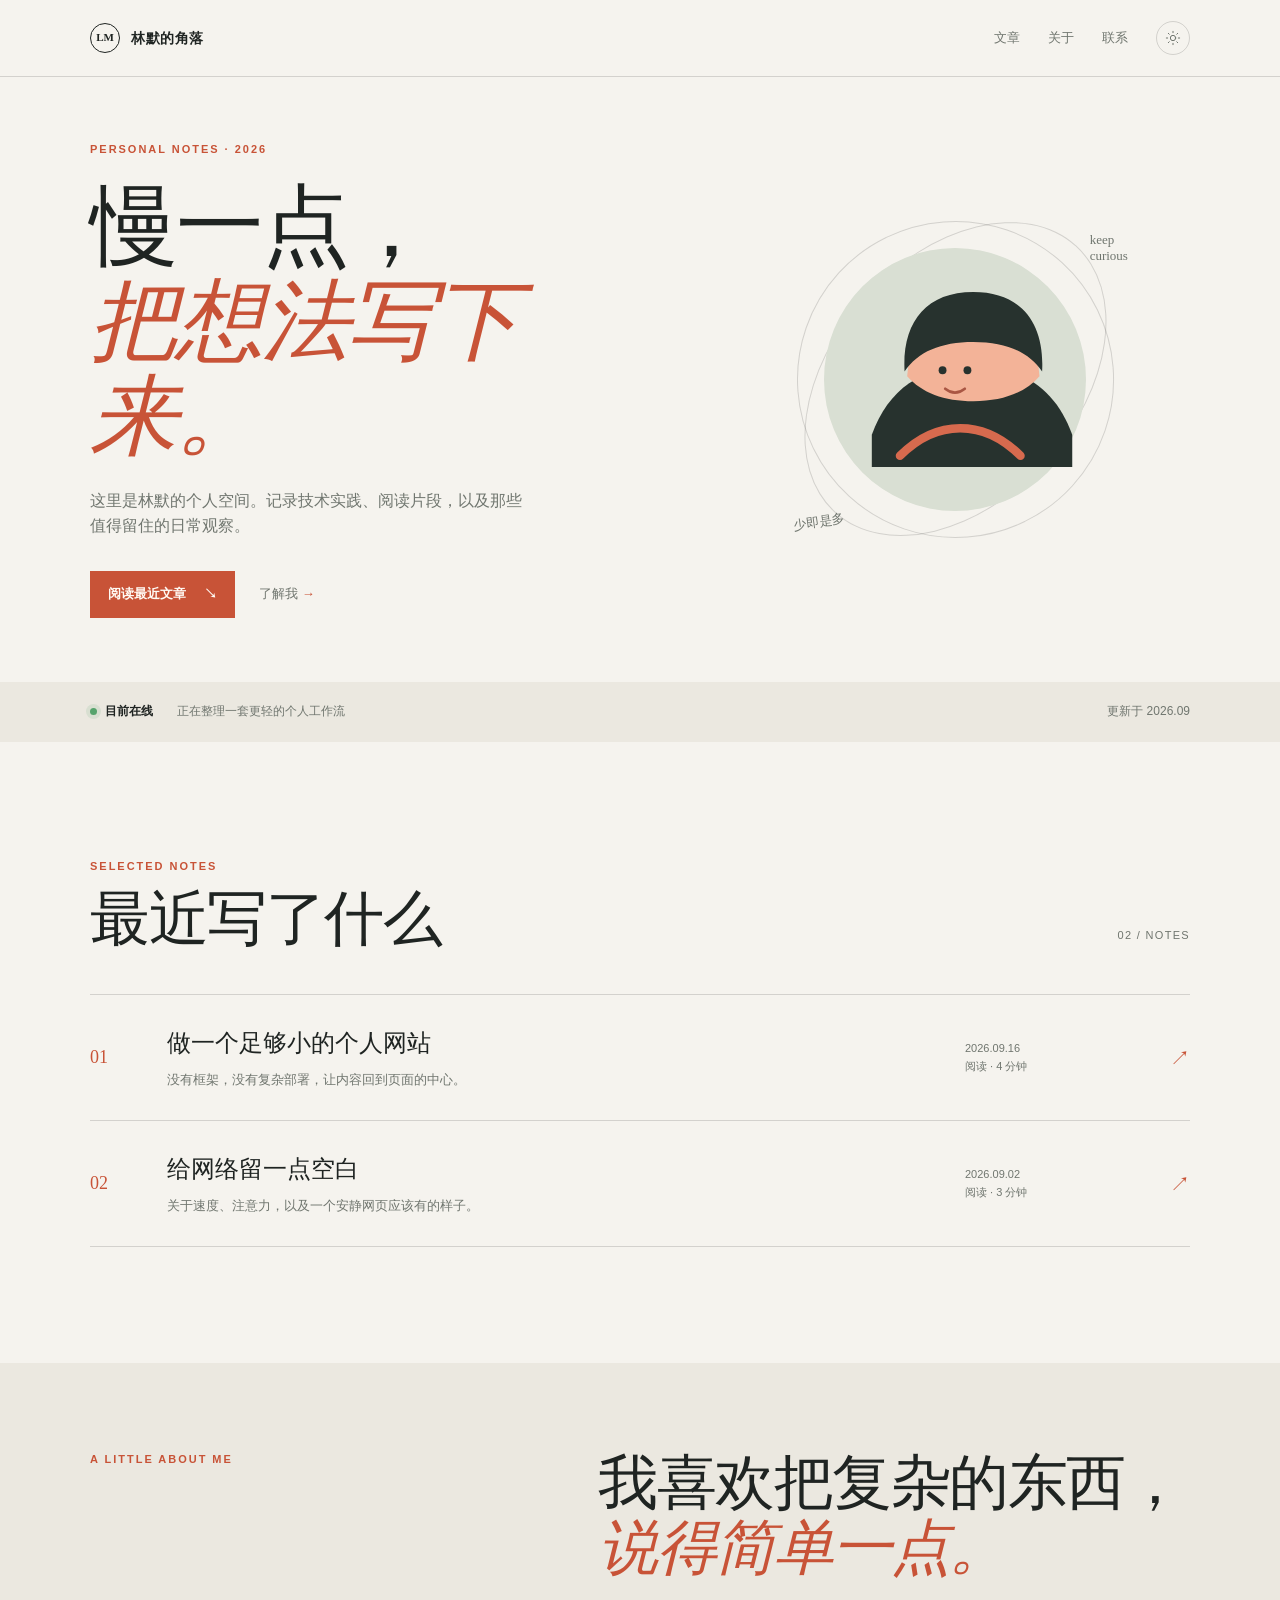
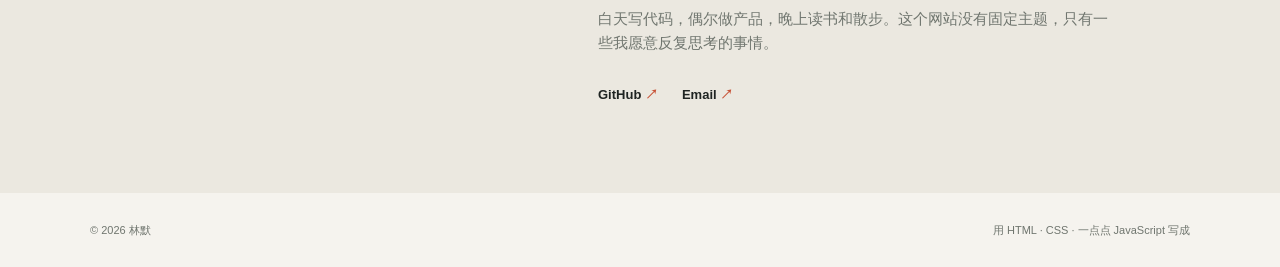
==== index.html @ 86c43ba4 "Add lightweight static site" ====
<!doctype html>
<html lang="zh-CN">
  <head>
    <meta charset="utf-8" />
    <meta name="viewport" content="width=device-width, initial-scale=1" />
    <meta name="description" content="一个记录想法、技术和日常观察的个人空间。" />
    <meta name="theme-color" content="#f5f3ee" />
    <title>林默 | 记录一点想法</title>
    <link rel="icon" href="assets/avatar.svg" type="image/svg+xml" />
    <link rel="stylesheet" href="styles.css" />
    <script src="script.js" defer></script>
  </head>
  <body>
    <header class="site-header">
      <div class="container nav-wrap">
        <a class="brand" href="./" aria-label="返回首页">
          <span class="brand-mark">LM</span>
          <span>林默的角落</span>
        </a>
        <nav class="site-nav" aria-label="主导航">
          <a href="#notes">文章</a>
          <a href="#about">关于</a>
          <a href="mailto:hello@example.com">联系</a>
          <button class="icon-button" type="button" data-theme-toggle aria-label="切换主题" title="切换主题">
            <svg class="icon icon-sun" viewBox="0 0 24 24" aria-hidden="true">
              <circle cx="12" cy="12" r="4"></circle>
              <path d="M12 2v2M12 20v2M4.93 4.93l1.41 1.41M17.66 17.66l1.41 1.41M2 12h2M20 12h2M4.93 19.07l1.41-1.41M17.66 6.34l1.41-1.41"></path>
            </svg>
            <svg class="icon icon-moon" viewBox="0 0 24 24" aria-hidden="true">
              <path d="M21 12.8A8.5 8.5 0 1 1 11.2 3 6.6 6.6 0 0 0 21 12.8Z"></path>
            </svg>
          </button>
        </nav>
      </div>
    </header>

    <main>
      <section class="hero container">
        <div class="hero-copy">
          <p class="eyebrow">PERSONAL NOTES · 2026</p>
          <h1>慢一点，<br /><em>把想法写下来。</em></h1>
          <p class="intro">
            这里是林默的个人空间。记录技术实践、阅读片段，以及那些值得留住的日常观察。
          </p>
          <div class="hero-actions">
            <a class="button button-primary" href="#notes">
              阅读最近文章
              <span aria-hidden="true">↘</span>
            </a>
            <a class="text-link" href="#about">了解我 <span aria-hidden="true">→</span></a>
          </div>
        </div>
        <div class="hero-art" aria-label="个人头像插画">
          <div class="orbit orbit-one"></div>
          <div class="orbit orbit-two"></div>
          <img src="assets/avatar.svg" alt="林默的抽象头像" />
          <span class="art-note note-top">keep<br />curious</span>
          <span class="art-note note-bottom">少即是多</span>
        </div>
      </section>

      <section class="signal-bar" aria-label="个人状态">
        <div class="container signal-grid">
          <span class="signal-label"><i></i> 目前在线</span>
          <span>正在整理一套更轻的个人工作流</span>
          <span class="signal-date">更新于 2026.09</span>
        </div>
      </section>

      <section class="section container" id="notes">
        <div class="section-heading">
          <div>
            <p class="eyebrow">SELECTED NOTES</p>
            <h2>最近写了什么</h2>
          </div>
          <span class="section-count">02 / NOTES</span>
        </div>

        <div class="post-list">
          <a class="post-row" href="posts/building-a-small-site.html">
            <div class="post-number">01</div>
            <div class="post-main">
              <h3>做一个足够小的个人网站</h3>
              <p>没有框架，没有复杂部署，让内容回到页面的中心。</p>
            </div>
            <div class="post-meta">
              <span>2026.09.16</span>
              <span>阅读 · 4 分钟</span>
            </div>
            <span class="post-arrow" aria-hidden="true">↗</span>
          </a>
          <a class="post-row" href="posts/slow-web.html">
            <div class="post-number">02</div>
            <div class="post-main">
              <h3>给网络留一点空白</h3>
              <p>关于速度、注意力，以及一个安静网页应该有的样子。</p>
            </div>
            <div class="post-meta">
              <span>2026.09.02</span>
              <span>阅读 · 3 分钟</span>
            </div>
            <span class="post-arrow" aria-hidden="true">↗</span>
          </a>
        </div>
      </section>

      <section class="about-band" id="about">
        <div class="container about-grid">
          <p class="eyebrow">A LITTLE ABOUT ME</p>
          <div>
            <h2>我喜欢把复杂的东西，<br /><em>说得简单一点。</em></h2>
            <p class="about-copy">
              白天写代码，偶尔做产品，晚上读书和散步。这个网站没有固定主题，只有一些我愿意反复思考的事情。
            </p>
            <div class="social-links">
              <a href="https://github.com/" rel="noreferrer">GitHub <span>↗</span></a>
              <a href="mailto:hello@example.com">Email <span>↗</span></a>
            </div>
          </div>
        </div>
      </section>
    </main>

    <footer class="site-footer">
      <div class="container footer-wrap">
        <span>© <span data-year>2026</span> 林默</span>
        <span>用 HTML · CSS · 一点点 JavaScript 写成</span>
      </div>
    </footer>
  </body>
</html>
---- styles.css ----
:root {
  color-scheme: light;
  --paper: #f5f3ee;
  --paper-deep: #ebe8e0;
  --ink: #1f2422;
  --muted: #70766f;
  --line: rgba(31, 36, 34, 0.16);
  --accent: #c85337;
  --accent-dark: #a9442e;
  --serif: Georgia, "Times New Roman", serif;
  --sans: "Segoe UI", "Microsoft YaHei", Arial, sans-serif;
}

[data-theme="dark"] {
  color-scheme: dark;
  --paper: #1d211f;
  --paper-deep: #262b28;
  --ink: #edf0e9;
  --muted: #a3aaa1;
  --line: rgba(237, 240, 233, 0.18);
  --accent: #ed8b6d;
  --accent-dark: #ffad92;
}

* {
  box-sizing: border-box;
}

html {
  scroll-behavior: smooth;
}

body {
  margin: 0;
  background: var(--paper);
  color: var(--ink);
  font-family: var(--sans);
  line-height: 1.6;
  transition: background-color 180ms ease, color 180ms ease;
}

a {
  color: inherit;
  text-decoration: none;
}

button {
  color: inherit;
  font: inherit;
}

.container {
  width: min(1100px, calc(100% - 48px));
  margin: 0 auto;
}

.site-header {
  border-bottom: 1px solid var(--line);
}

.nav-wrap,
.footer-wrap {
  display: flex;
  align-items: center;
  justify-content: space-between;
  min-height: 76px;
}

.brand {
  display: inline-flex;
  align-items: center;
  gap: 11px;
  font-size: 14px;
  font-weight: 700;
  letter-spacing: 0.04em;
}

.brand-mark {
  display: grid;
  width: 30px;
  height: 30px;
  place-items: center;
  border: 1px solid var(--ink);
  border-radius: 50%;
  font-family: var(--serif);
  font-size: 11px;
  letter-spacing: 0;
}

.site-nav {
  display: flex;
  align-items: center;
  gap: 28px;
  color: var(--muted);
  font-size: 13px;
}

.site-nav a {
  transition: color 160ms ease;
}

.site-nav a:hover,
.text-link:hover,
.social-links a:hover {
  color: var(--accent);
}

.icon-button {
  display: grid;
  width: 34px;
  height: 34px;
  padding: 0;
  place-items: center;
  border: 1px solid var(--line);
  border-radius: 50%;
  background: transparent;
  cursor: pointer;
  transition: border-color 160ms ease, color 160ms ease;
}

.icon-button:hover {
  border-color: var(--accent);
  color: var(--accent);
}

.icon {
  width: 16px;
  height: 16px;
  fill: none;
  stroke: currentColor;
  stroke-linecap: round;
  stroke-linejoin: round;
  stroke-width: 1.5;
}

.icon-moon {
  display: none;
}

[data-theme="dark"] .icon-sun {
  display: none;
}

[data-theme="dark"] .icon-moon {
  display: block;
}

.hero {
  display: grid;
  min-height: 560px;
  grid-template-columns: 1.1fr 0.9fr;
  align-items: center;
  gap: 56px;
  padding-top: 64px;
  padding-bottom: 64px;
}

.eyebrow {
  margin: 0 0 20px;
  color: var(--accent);
  font-size: 11px;
  font-weight: 700;
  letter-spacing: 0.18em;
}

h1,
h2,
h3,
p {
  margin-top: 0;
}

h1,
h2 {
  margin-bottom: 24px;
  font-family: var(--serif);
  font-weight: 400;
  letter-spacing: -0.025em;
  line-height: 1.08;
}

h1 {
  max-width: 650px;
  font-size: clamp(52px, 7vw, 88px);
}

h1 em,
h2 em {
  color: var(--accent);
  font-style: italic;
}

.intro {
  max-width: 440px;
  margin-bottom: 32px;
  color: var(--muted);
  font-size: 16px;
}

.hero-actions {
  display: flex;
  align-items: center;
  gap: 24px;
}

.button {
  display: inline-flex;
  align-items: center;
  gap: 18px;
  padding: 13px 18px;
  font-size: 13px;
  font-weight: 700;
}

.button-primary {
  background: var(--accent);
  color: #fffaf4;
  transition: background-color 160ms ease, transform 160ms ease;
}

.button-primary:hover {
  background: var(--accent-dark);
  transform: translateY(-2px);
}

.text-link {
  color: var(--muted);
  font-size: 13px;
  transition: color 160ms ease;
}

.text-link span,
.social-links span {
  color: var(--accent);
}

.hero-art {
  position: relative;
  display: grid;
  width: min(100%, 360px);
  aspect-ratio: 1;
  margin: 0 auto;
  place-items: center;
}

.hero-art img {
  position: relative;
  z-index: 1;
  width: 73%;
  height: 73%;
  object-fit: contain;
}

.orbit {
  position: absolute;
  border: 1px solid var(--line);
  border-radius: 50%;
}

.orbit-one {
  width: 88%;
  height: 88%;
  transform: rotate(-26deg);
}

.orbit-two {
  width: 68%;
  height: 100%;
  transform: rotate(42deg);
}

.art-note {
  position: absolute;
  z-index: 2;
  color: var(--muted);
  font-family: var(--serif);
  font-size: 13px;
  line-height: 1.25;
}

.note-top {
  top: 9%;
  right: 2%;
  text-align: left;
}

.note-bottom {
  bottom: 8%;
  left: 5%;
  transform: rotate(-8deg);
}

.signal-bar {
  background: var(--paper-deep);
}

.signal-grid {
  display: grid;
  grid-template-columns: auto 1fr auto;
  align-items: center;
  gap: 24px;
  min-height: 60px;
  color: var(--muted);
  font-size: 12px;
}

.signal-label {
  display: inline-flex;
  align-items: center;
  gap: 8px;
  color: var(--ink);
  font-weight: 700;
}

.signal-label i {
  width: 7px;
  height: 7px;
  border-radius: 50%;
  background: #56a36c;
  box-shadow: 0 0 0 4px rgba(86, 163, 108, 0.13);
}

.signal-date {
  font-variant-numeric: tabular-nums;
}

.section {
  padding-top: 116px;
  padding-bottom: 116px;
}

.section-heading {
  display: flex;
  align-items: end;
  justify-content: space-between;
  gap: 24px;
  margin-bottom: 42px;
}

.section-heading .eyebrow {
  margin-bottom: 12px;
}

h2 {
  margin-bottom: 0;
  font-size: clamp(38px, 5vw, 60px);
}

.section-count {
  padding-bottom: 7px;
  color: var(--muted);
  font-size: 11px;
  letter-spacing: 0.12em;
}

.post-list {
  border-top: 1px solid var(--line);
}

.post-row {
  display: grid;
  grid-template-columns: 55px 1fr 175px 28px;
  align-items: center;
  gap: 22px;
  min-height: 126px;
  border-bottom: 1px solid var(--line);
  transition: padding 180ms ease, background-color 180ms ease;
}

.post-row:hover {
  padding-right: 8px;
  padding-left: 8px;
  background: var(--paper-deep);
}

.post-number {
  color: var(--accent);
  font-family: var(--serif);
  font-size: 18px;
}

.post-main h3 {
  margin-bottom: 7px;
  font-family: var(--serif);
  font-size: 24px;
  font-weight: 400;
}

.post-main p,
.post-meta {
  margin-bottom: 0;
  color: var(--muted);
  font-size: 13px;
}

.post-meta {
  display: grid;
  gap: 3px;
  font-size: 11px;
  line-height: 1.4;
}

.post-arrow {
  color: var(--accent);
  font-size: 20px;
  text-align: right;
}

.about-band {
  padding: 88px 0;
  background: var(--paper-deep);
}

.about-grid {
  display: grid;
  grid-template-columns: 0.75fr 1fr;
  gap: 64px;
}

.about-grid h2 {
  margin-bottom: 26px;
}

.about-copy {
  max-width: 520px;
  margin-bottom: 30px;
  color: var(--muted);
  font-size: 15px;
}

.social-links {
  display: flex;
  gap: 24px;
  font-size: 13px;
  font-weight: 700;
}

.social-links a {
  transition: color 160ms ease;
}

.article {
  padding-top: 64px;
  padding-bottom: 112px;
}

.back-link {
  display: inline-block;
  margin-bottom: 74px;
  color: var(--muted);
  font-size: 13px;
  transition: color 160ms ease;
}

.back-link:hover {
  color: var(--accent);
}

.article-heading {
  max-width: 760px;
  padding-bottom: 64px;
  border-bottom: 1px solid var(--line);
}

.article-heading .eyebrow {
  margin-bottom: 24px;
}

.article-heading h1 {
  margin-bottom: 28px;
}

.article-lead {
  max-width: 560px;
  margin-bottom: 0;
  color: var(--muted);
  font-size: 17px;
}

.article-body {
  max-width: 680px;
  padding-top: 54px;
  font-family: var(--serif);
  font-size: 18px;
  line-height: 1.95;
}

.article-body h2 {
  margin-top: 54px;
  margin-bottom: 18px;
  font-size: 34px;
}

.article-body p {
  margin-bottom: 24px;
}

.article-body blockquote {
  margin: 42px 0;
  padding: 4px 0 4px 24px;
  border-left: 2px solid var(--accent);
  color: var(--accent);
  font-size: 26px;
  font-style: italic;
  line-height: 1.35;
}

.article-body code {
  padding: 2px 5px;
  background: var(--paper-deep);
  font-family: Consolas, monospace;
  font-size: 0.8em;
}

.not-found {
  min-height: 100vh;
  padding-top: 18vh;
}

.not-found h1 {
  margin-bottom: 34px;
}

.site-footer {
  color: var(--muted);
  font-size: 11px;
}

.footer-wrap {
  min-height: 74px;
}

@media (max-width: 700px) {
  .container {
    width: min(100% - 36px, 540px);
  }

  .nav-wrap {
    min-height: 68px;
  }

  .site-nav {
    gap: 16px;
  }

  .site-nav a:nth-child(2) {
    display: none;
  }

  .hero {
    display: block;
    min-height: 0;
    padding-top: 72px;
    padding-bottom: 54px;
  }

  h1 {
    font-size: clamp(48px, 15vw, 72px);
  }

  .hero-art {
    width: min(100%, 300px);
    margin-top: 58px;
  }

  .signal-grid {
    grid-template-columns: 1fr auto;
    gap: 6px 16px;
    padding-top: 14px;
    padding-bottom: 14px;
  }

  .signal-grid > :nth-child(2) {
    grid-column: 1 / -1;
    grid-row: 2;
  }

  .section {
    padding-top: 80px;
    padding-bottom: 80px;
  }

  .article {
    padding-top: 42px;
    padding-bottom: 76px;
  }

  .back-link {
    margin-bottom: 52px;
  }

  .article-heading {
    padding-bottom: 42px;
  }

  .article-body {
    padding-top: 38px;
    font-size: 17px;
  }

  .section-heading {
    align-items: start;
    display: block;
    margin-bottom: 28px;
  }

  .section-count {
    display: block;
    margin-top: 16px;
  }

  .post-row {
    grid-template-columns: 32px 1fr 20px;
    gap: 12px;
    min-height: 132px;
  }

  .post-meta {
    grid-column: 2;
    grid-row: 2;
    display: block;
  }

  .post-meta span + span {
    margin-left: 10px;
  }

  .post-arrow {
    grid-column: 3;
    grid-row: 1 / span 2;
  }

  .post-main h3 {
    font-size: 20px;
  }

  .post-main p {
    font-size: 12px;
  }

  .about-band {
    padding: 68px 0;
  }

  .about-grid {
    display: block;
  }

  .about-grid .eyebrow {
    margin-bottom: 36px;
  }

  .footer-wrap {
    display: block;
    padding-top: 22px;
    padding-bottom: 22px;
  }

  .footer-wrap span + span {
    display: block;
    margin-top: 5px;
  }
}
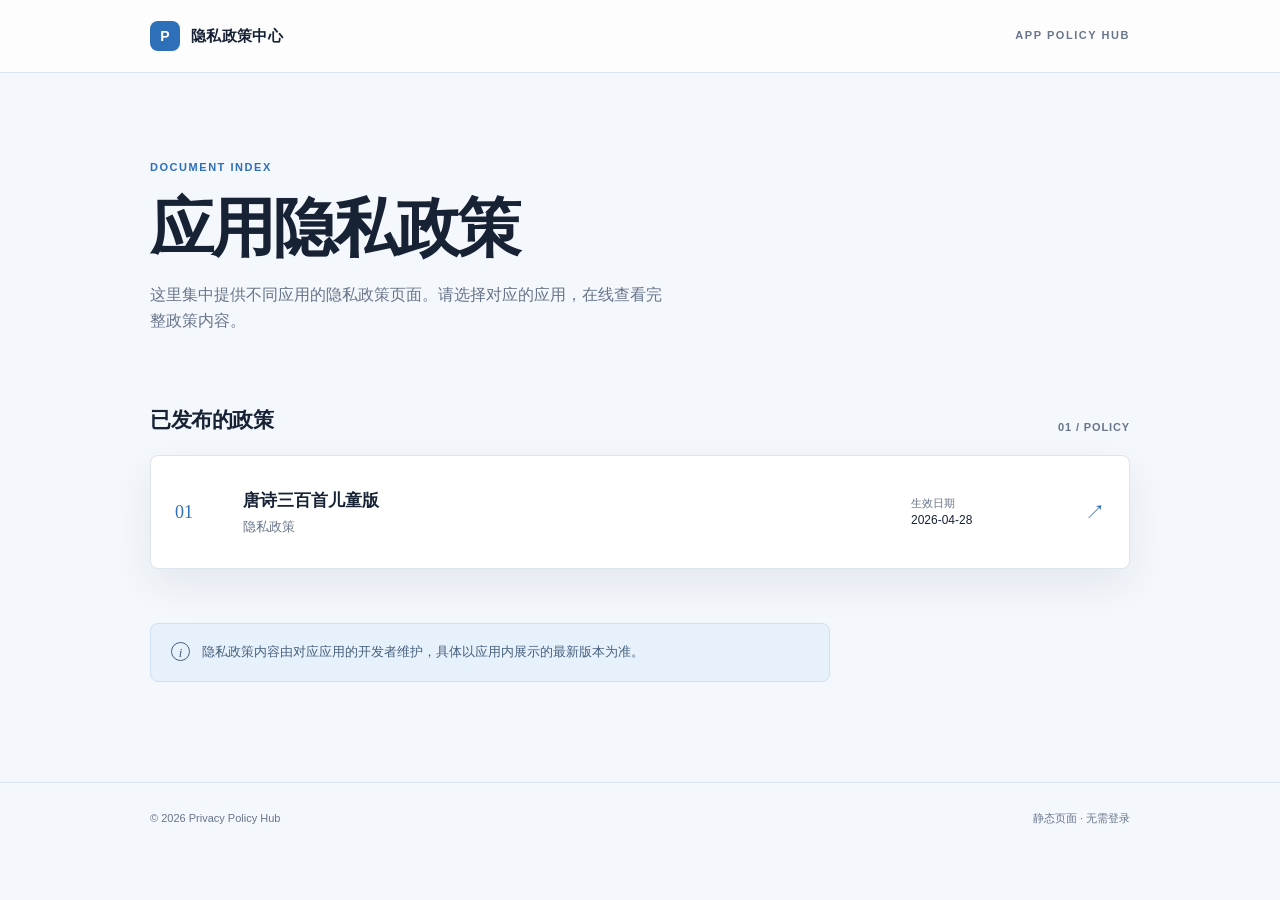
==== commit 5a9fedbe: "完善ts300" ====
--- a/index.html
+++ b/index.html
@@ -3,129 +3,71 @@
   <head>
     <meta charset="utf-8" />
     <meta name="viewport" content="width=device-width, initial-scale=1" />
-    <meta name="description" content="一个记录想法、技术和日常观察的个人空间。" />
-    <meta name="theme-color" content="#f5f3ee" />
-    <title>林默 | 记录一点想法</title>
-    <link rel="icon" href="assets/avatar.svg" type="image/svg+xml" />
+    <meta
+      name="description"
+      content="应用隐私政策中心，提供不同应用的隐私政策在线查看入口。"
+    />
+    <meta name="theme-color" content="#f4f7fb" />
+    <title>隐私政策中心</title>
     <link rel="stylesheet" href="styles.css" />
-    <script src="script.js" defer></script>
   </head>
   <body>
     <header class="site-header">
-      <div class="container nav-wrap">
-        <a class="brand" href="./" aria-label="返回首页">
-          <span class="brand-mark">LM</span>
-          <span>林默的角落</span>
+      <div class="container header-inner">
+        <a class="brand" href="./" aria-label="隐私政策中心首页">
+          <span class="brand-mark" aria-hidden="true">P</span>
+          <span>隐私政策中心</span>
         </a>
-        <nav class="site-nav" aria-label="主导航">
-          <a href="#notes">文章</a>
-          <a href="#about">关于</a>
-          <a href="mailto:hello@example.com">联系</a>
-          <button class="icon-button" type="button" data-theme-toggle aria-label="切换主题" title="切换主题">
-            <svg class="icon icon-sun" viewBox="0 0 24 24" aria-hidden="true">
-              <circle cx="12" cy="12" r="4"></circle>
-              <path d="M12 2v2M12 20v2M4.93 4.93l1.41 1.41M17.66 17.66l1.41 1.41M2 12h2M20 12h2M4.93 19.07l1.41-1.41M17.66 6.34l1.41-1.41"></path>
-            </svg>
-            <svg class="icon icon-moon" viewBox="0 0 24 24" aria-hidden="true">
-              <path d="M21 12.8A8.5 8.5 0 1 1 11.2 3 6.6 6.6 0 0 0 21 12.8Z"></path>
-            </svg>
-          </button>
-        </nav>
+        <span class="header-label">APP POLICY HUB</span>
       </div>
     </header>
 
-    <main>
-      <section class="hero container">
-        <div class="hero-copy">
-          <p class="eyebrow">PERSONAL NOTES · 2026</p>
-          <h1>慢一点，<br /><em>把想法写下来。</em></h1>
-          <p class="intro">
-            这里是林默的个人空间。记录技术实践、阅读片段，以及那些值得留住的日常观察。
-          </p>
-          <div class="hero-actions">
-            <a class="button button-primary" href="#notes">
-              阅读最近文章
-              <span aria-hidden="true">↘</span>
-            </a>
-            <a class="text-link" href="#about">了解我 <span aria-hidden="true">→</span></a>
-          </div>
-        </div>
-        <div class="hero-art" aria-label="个人头像插画">
-          <div class="orbit orbit-one"></div>
-          <div class="orbit orbit-two"></div>
-          <img src="assets/avatar.svg" alt="林默的抽象头像" />
-          <span class="art-note note-top">keep<br />curious</span>
-          <span class="art-note note-bottom">少即是多</span>
-        </div>
+    <main class="container">
+      <section class="intro">
+        <p class="eyebrow">DOCUMENT INDEX</p>
+        <h1>应用隐私政策</h1>
+        <p class="intro-copy">
+          这里集中提供不同应用的隐私政策页面。请选择对应的应用，在线查看完整政策内容。
+        </p>
       </section>
 
-      <section class="signal-bar" aria-label="个人状态">
-        <div class="container signal-grid">
-          <span class="signal-label"><i></i> 目前在线</span>
-          <span>正在整理一套更轻的个人工作流</span>
-          <span class="signal-date">更新于 2026.09</span>
-        </div>
-      </section>
-
-      <section class="section container" id="notes">
+      <section class="policy-section" aria-labelledby="available-policies">
         <div class="section-heading">
-          <div>
-            <p class="eyebrow">SELECTED NOTES</p>
-            <h2>最近写了什么</h2>
-          </div>
-          <span class="section-count">02 / NOTES</span>
+          <h2 id="available-policies">已发布的政策</h2>
+          <span class="policy-count">01 / POLICY</span>
         </div>
 
-        <div class="post-list">
-          <a class="post-row" href="posts/building-a-small-site.html">
-            <div class="post-number">01</div>
-            <div class="post-main">
-              <h3>做一个足够小的个人网站</h3>
-              <p>没有框架，没有复杂部署，让内容回到页面的中心。</p>
-            </div>
-            <div class="post-meta">
-              <span>2026.09.16</span>
-              <span>阅读 · 4 分钟</span>
-            </div>
-            <span class="post-arrow" aria-hidden="true">↗</span>
-          </a>
-          <a class="post-row" href="posts/slow-web.html">
-            <div class="post-number">02</div>
-            <div class="post-main">
-              <h3>给网络留一点空白</h3>
-              <p>关于速度、注意力，以及一个安静网页应该有的样子。</p>
-            </div>
-            <div class="post-meta">
-              <span>2026.09.02</span>
-              <span>阅读 · 3 分钟</span>
-            </div>
-            <span class="post-arrow" aria-hidden="true">↗</span>
+        <div class="policy-list">
+          <a class="policy-item" href="ts300/ts300_privacy_policy.html">
+            <span class="policy-index">01</span>
+            <span class="policy-content">
+              <strong>唐诗三百首儿童版</strong>
+              <span>隐私政策</span>
+            </span>
+            <span class="policy-meta">
+              <span>生效日期</span>
+              <time datetime="2026-04-28">2026-04-28</time>
+            </span>
+            <span class="policy-arrow" aria-hidden="true">↗</span>
           </a>
         </div>
       </section>
 
-      <section class="about-band" id="about">
-        <div class="container about-grid">
-          <p class="eyebrow">A LITTLE ABOUT ME</p>
-          <div>
-            <h2>我喜欢把复杂的东西，<br /><em>说得简单一点。</em></h2>
-            <p class="about-copy">
-              白天写代码，偶尔做产品，晚上读书和散步。这个网站没有固定主题，只有一些我愿意反复思考的事情。
-            </p>
-            <div class="social-links">
-              <a href="https://github.com/" rel="noreferrer">GitHub <span>↗</span></a>
-              <a href="mailto:hello@example.com">Email <span>↗</span></a>
-            </div>
-          </div>
-        </div>
+      <section class="notice" aria-label="政策说明">
+        <span class="notice-icon" aria-hidden="true">i</span>
+        <p>隐私政策内容由对应应用的开发者维护，具体以应用内展示的最新版本为准。</p>
       </section>
     </main>
 
     <footer class="site-footer">
-      <div class="container footer-wrap">
-        <span>© <span data-year>2026</span> 林默</span>
-        <span>用 HTML · CSS · 一点点 JavaScript 写成</span>
+      <div class="container footer-inner">
+        <span>© <span data-year>2026</span> Privacy Policy Hub</span>
+        <span>静态页面 · 无需登录</span>
       </div>
     </footer>
+
+    <script>
+      document.querySelector("[data-year]").textContent = new Date().getFullYear();
+    </script>
   </body>
 </html>
--- a/styles.css
+++ b/styles.css
@@ -1,25 +1,14 @@
 :root {
-  color-scheme: light;
-  --paper: #f5f3ee;
-  --paper-deep: #ebe8e0;
-  --ink: #1f2422;
-  --muted: #70766f;
-  --line: rgba(31, 36, 34, 0.16);
-  --accent: #c85337;
-  --accent-dark: #a9442e;
-  --serif: Georgia, "Times New Roman", serif;
+  --background: #f4f7fb;
+  --surface: #ffffff;
+  --surface-hover: #f8fbff;
+  --ink: #172235;
+  --muted: #68758a;
+  --line: #dce4ee;
+  --accent: #2e6fba;
+  --accent-soft: #e7f1fc;
+  --shadow: 0 16px 40px rgba(35, 66, 103, 0.08);
   --sans: "Segoe UI", "Microsoft YaHei", Arial, sans-serif;
-}
-
-[data-theme="dark"] {
-  color-scheme: dark;
-  --paper: #1d211f;
-  --paper-deep: #262b28;
-  --ink: #edf0e9;
-  --muted: #a3aaa1;
-  --line: rgba(237, 240, 233, 0.18);
-  --accent: #ed8b6d;
-  --accent-dark: #ffad92;
 }
 
 * {
@@ -27,16 +16,16 @@
 }
 
 html {
-  scroll-behavior: smooth;
+  min-width: 320px;
 }
 
 body {
+  min-height: 100vh;
   margin: 0;
-  background: var(--paper);
+  background: var(--background);
   color: var(--ink);
   font-family: var(--sans);
   line-height: 1.6;
-  transition: background-color 180ms ease, color 180ms ease;
 }
 
 a {
@@ -44,35 +33,31 @@
   text-decoration: none;
 }
 
-button {
-  color: inherit;
-  font: inherit;
-}
-
 .container {
-  width: min(1100px, calc(100% - 48px));
+  width: min(100% - 48px, 980px);
   margin: 0 auto;
 }
 
 .site-header {
   border-bottom: 1px solid var(--line);
-}
-
-.nav-wrap,
-.footer-wrap {
+  background: rgba(255, 255, 255, 0.82);
+}
+
+.header-inner,
+.footer-inner {
   display: flex;
   align-items: center;
   justify-content: space-between;
-  min-height: 76px;
+  min-height: 72px;
 }
 
 .brand {
   display: inline-flex;
   align-items: center;
   gap: 11px;
-  font-size: 14px;
+  font-size: 15px;
   font-weight: 700;
-  letter-spacing: 0.04em;
+  letter-spacing: 0.02em;
 }
 
 .brand-mark {
@@ -80,436 +65,186 @@
   width: 30px;
   height: 30px;
   place-items: center;
-  border: 1px solid var(--ink);
-  border-radius: 50%;
-  font-family: var(--serif);
-  font-size: 11px;
-  letter-spacing: 0;
-}
-
-.site-nav {
-  display: flex;
-  align-items: center;
-  gap: 28px;
+  border-radius: 8px;
+  background: var(--accent);
+  color: #ffffff;
+  font-size: 14px;
+  font-weight: 800;
+}
+
+.header-label,
+.policy-count,
+.eyebrow {
   color: var(--muted);
-  font-size: 13px;
-}
-
-.site-nav a {
-  transition: color 160ms ease;
-}
-
-.site-nav a:hover,
-.text-link:hover,
-.social-links a:hover {
-  color: var(--accent);
-}
-
-.icon-button {
-  display: grid;
-  width: 34px;
-  height: 34px;
-  padding: 0;
-  place-items: center;
-  border: 1px solid var(--line);
-  border-radius: 50%;
-  background: transparent;
-  cursor: pointer;
-  transition: border-color 160ms ease, color 160ms ease;
-}
-
-.icon-button:hover {
-  border-color: var(--accent);
-  color: var(--accent);
-}
-
-.icon {
-  width: 16px;
-  height: 16px;
-  fill: none;
-  stroke: currentColor;
-  stroke-linecap: round;
-  stroke-linejoin: round;
-  stroke-width: 1.5;
-}
-
-.icon-moon {
-  display: none;
-}
-
-[data-theme="dark"] .icon-sun {
-  display: none;
-}
-
-[data-theme="dark"] .icon-moon {
-  display: block;
-}
-
-.hero {
-  display: grid;
-  min-height: 560px;
-  grid-template-columns: 1.1fr 0.9fr;
-  align-items: center;
-  gap: 56px;
-  padding-top: 64px;
-  padding-bottom: 64px;
-}
-
-.eyebrow {
-  margin: 0 0 20px;
-  color: var(--accent);
   font-size: 11px;
   font-weight: 700;
-  letter-spacing: 0.18em;
+  letter-spacing: 0.14em;
+}
+
+.intro {
+  padding: 86px 0 70px;
+}
+
+.eyebrow {
+  margin: 0 0 16px;
+  color: var(--accent);
 }
 
 h1,
 h2,
-h3,
 p {
   margin-top: 0;
 }
 
-h1,
-h2 {
-  margin-bottom: 24px;
-  font-family: var(--serif);
-  font-weight: 400;
-  letter-spacing: -0.025em;
-  line-height: 1.08;
-}
-
 h1 {
-  max-width: 650px;
-  font-size: clamp(52px, 7vw, 88px);
-}
-
-h1 em,
-h2 em {
-  color: var(--accent);
-  font-style: italic;
-}
-
-.intro {
-  max-width: 440px;
-  margin-bottom: 32px;
+  max-width: 680px;
+  margin-bottom: 18px;
+  font-size: clamp(40px, 6vw, 64px);
+  letter-spacing: -0.04em;
+  line-height: 1.12;
+}
+
+.intro-copy {
+  max-width: 520px;
+  margin-bottom: 0;
   color: var(--muted);
   font-size: 16px;
 }
 
-.hero-actions {
-  display: flex;
-  align-items: center;
-  gap: 24px;
-}
-
-.button {
-  display: inline-flex;
-  align-items: center;
-  gap: 18px;
-  padding: 13px 18px;
-  font-size: 13px;
-  font-weight: 700;
-}
-
-.button-primary {
-  background: var(--accent);
-  color: #fffaf4;
-  transition: background-color 160ms ease, transform 160ms ease;
-}
-
-.button-primary:hover {
-  background: var(--accent-dark);
-  transform: translateY(-2px);
-}
-
-.text-link {
-  color: var(--muted);
-  font-size: 13px;
-  transition: color 160ms ease;
-}
-
-.text-link span,
-.social-links span {
-  color: var(--accent);
-}
-
-.hero-art {
-  position: relative;
-  display: grid;
-  width: min(100%, 360px);
-  aspect-ratio: 1;
-  margin: 0 auto;
-  place-items: center;
-}
-
-.hero-art img {
-  position: relative;
-  z-index: 1;
-  width: 73%;
-  height: 73%;
-  object-fit: contain;
-}
-
-.orbit {
-  position: absolute;
-  border: 1px solid var(--line);
-  border-radius: 50%;
-}
-
-.orbit-one {
-  width: 88%;
-  height: 88%;
-  transform: rotate(-26deg);
-}
-
-.orbit-two {
-  width: 68%;
-  height: 100%;
-  transform: rotate(42deg);
-}
-
-.art-note {
-  position: absolute;
-  z-index: 2;
-  color: var(--muted);
-  font-family: var(--serif);
-  font-size: 13px;
-  line-height: 1.25;
-}
-
-.note-top {
-  top: 9%;
-  right: 2%;
-  text-align: left;
-}
-
-.note-bottom {
-  bottom: 8%;
-  left: 5%;
-  transform: rotate(-8deg);
-}
-
-.signal-bar {
-  background: var(--paper-deep);
-}
-
-.signal-grid {
-  display: grid;
-  grid-template-columns: auto 1fr auto;
-  align-items: center;
-  gap: 24px;
-  min-height: 60px;
-  color: var(--muted);
-  font-size: 12px;
-}
-
-.signal-label {
-  display: inline-flex;
-  align-items: center;
-  gap: 8px;
-  color: var(--ink);
-  font-weight: 700;
-}
-
-.signal-label i {
-  width: 7px;
-  height: 7px;
-  border-radius: 50%;
-  background: #56a36c;
-  box-shadow: 0 0 0 4px rgba(86, 163, 108, 0.13);
-}
-
-.signal-date {
-  font-variant-numeric: tabular-nums;
-}
-
-.section {
-  padding-top: 116px;
-  padding-bottom: 116px;
+.policy-section {
+  padding-bottom: 54px;
 }
 
 .section-heading {
   display: flex;
   align-items: end;
   justify-content: space-between;
-  gap: 24px;
-  margin-bottom: 42px;
-}
-
-.section-heading .eyebrow {
-  margin-bottom: 12px;
+  gap: 20px;
+  margin-bottom: 18px;
 }
 
 h2 {
   margin-bottom: 0;
-  font-size: clamp(38px, 5vw, 60px);
-}
-
-.section-count {
-  padding-bottom: 7px;
-  color: var(--muted);
-  font-size: 11px;
-  letter-spacing: 0.12em;
-}
-
-.post-list {
+  font-size: 21px;
+  letter-spacing: -0.02em;
+}
+
+.policy-count {
+  letter-spacing: 0.08em;
+}
+
+.policy-list {
+  overflow: hidden;
+  border: 1px solid var(--line);
+  border-radius: 8px;
+  background: var(--surface);
+  box-shadow: var(--shadow);
+}
+
+.policy-item {
+  display: grid;
+  grid-template-columns: 48px minmax(0, 1fr) 150px 24px;
+  align-items: center;
+  gap: 20px;
+  min-height: 112px;
+  padding: 18px 24px;
+  transition: background-color 160ms ease, padding 160ms ease;
+}
+
+.policy-item + .policy-item {
   border-top: 1px solid var(--line);
 }
 
-.post-row {
-  display: grid;
-  grid-template-columns: 55px 1fr 175px 28px;
-  align-items: center;
-  gap: 22px;
-  min-height: 126px;
-  border-bottom: 1px solid var(--line);
-  transition: padding 180ms ease, background-color 180ms ease;
-}
-
-.post-row:hover {
-  padding-right: 8px;
-  padding-left: 8px;
-  background: var(--paper-deep);
-}
-
-.post-number {
+.policy-item:hover {
+  padding-right: 18px;
+  padding-left: 30px;
+  background: var(--surface-hover);
+}
+
+.policy-index {
   color: var(--accent);
-  font-family: var(--serif);
+  font-family: Georgia, "Times New Roman", serif;
   font-size: 18px;
 }
 
-.post-main h3 {
-  margin-bottom: 7px;
-  font-family: var(--serif);
-  font-size: 24px;
-  font-weight: 400;
-}
-
-.post-main p,
-.post-meta {
-  margin-bottom: 0;
+.policy-content {
+  display: grid;
+  gap: 3px;
+  min-width: 0;
+}
+
+.policy-content strong {
+  overflow: hidden;
+  font-size: 17px;
+  font-weight: 700;
+  text-overflow: ellipsis;
+  white-space: nowrap;
+}
+
+.policy-content span,
+.policy-meta {
   color: var(--muted);
   font-size: 13px;
 }
 
-.post-meta {
-  display: grid;
-  gap: 3px;
+.policy-meta {
+  display: grid;
+  gap: 2px;
   font-size: 11px;
-  line-height: 1.4;
-}
-
-.post-arrow {
+  line-height: 1.35;
+}
+
+.policy-meta time {
+  color: var(--ink);
+  font-size: 12px;
+  font-variant-numeric: tabular-nums;
+}
+
+.policy-arrow {
   color: var(--accent);
   font-size: 20px;
   text-align: right;
 }
 
-.about-band {
-  padding: 88px 0;
-  background: var(--paper-deep);
-}
-
-.about-grid {
-  display: grid;
-  grid-template-columns: 0.75fr 1fr;
-  gap: 64px;
-}
-
-.about-grid h2 {
-  margin-bottom: 26px;
-}
-
-.about-copy {
-  max-width: 520px;
-  margin-bottom: 30px;
+.notice {
+  display: flex;
+  align-items: flex-start;
+  gap: 12px;
+  max-width: 680px;
+  padding: 18px 20px;
+  border: 1px solid #cfe0f2;
+  border-radius: 8px;
+  background: var(--accent-soft);
+  color: #47617e;
+  font-size: 13px;
+}
+
+.notice p {
+  margin-bottom: 0;
+}
+
+.notice-icon {
+  display: grid;
+  flex: 0 0 auto;
+  width: 19px;
+  height: 19px;
+  place-items: center;
+  border: 1px solid currentColor;
+  border-radius: 50%;
+  font-family: Georgia, "Times New Roman", serif;
+  font-size: 13px;
+  font-style: italic;
+}
+
+.site-footer {
+  margin-top: 100px;
+  border-top: 1px solid var(--line);
   color: var(--muted);
-  font-size: 15px;
-}
-
-.social-links {
-  display: flex;
-  gap: 24px;
-  font-size: 13px;
-  font-weight: 700;
-}
-
-.social-links a {
-  transition: color 160ms ease;
-}
-
-.article {
-  padding-top: 64px;
-  padding-bottom: 112px;
-}
-
-.back-link {
-  display: inline-block;
-  margin-bottom: 74px;
-  color: var(--muted);
-  font-size: 13px;
-  transition: color 160ms ease;
-}
-
-.back-link:hover {
-  color: var(--accent);
-}
-
-.article-heading {
-  max-width: 760px;
-  padding-bottom: 64px;
-  border-bottom: 1px solid var(--line);
-}
-
-.article-heading .eyebrow {
-  margin-bottom: 24px;
-}
-
-.article-heading h1 {
-  margin-bottom: 28px;
-}
-
-.article-lead {
-  max-width: 560px;
-  margin-bottom: 0;
-  color: var(--muted);
-  font-size: 17px;
-}
-
-.article-body {
-  max-width: 680px;
-  padding-top: 54px;
-  font-family: var(--serif);
-  font-size: 18px;
-  line-height: 1.95;
-}
-
-.article-body h2 {
-  margin-top: 54px;
-  margin-bottom: 18px;
-  font-size: 34px;
-}
-
-.article-body p {
-  margin-bottom: 24px;
-}
-
-.article-body blockquote {
-  margin: 42px 0;
-  padding: 4px 0 4px 24px;
-  border-left: 2px solid var(--accent);
-  color: var(--accent);
-  font-size: 26px;
-  font-style: italic;
-  line-height: 1.35;
-}
-
-.article-body code {
-  padding: 2px 5px;
-  background: var(--paper-deep);
-  font-family: Consolas, monospace;
-  font-size: 0.8em;
+  font-size: 11px;
+}
+
+.footer-inner {
+  min-height: 72px;
 }
 
 .not-found {
@@ -518,145 +253,88 @@
 }
 
 .not-found h1 {
-  margin-bottom: 34px;
-}
-
-.site-footer {
-  color: var(--muted);
-  font-size: 11px;
-}
-
-.footer-wrap {
-  min-height: 74px;
-}
-
-@media (max-width: 700px) {
+  margin-bottom: 32px;
+}
+
+.button-primary {
+  display: inline-flex;
+  align-items: center;
+  gap: 16px;
+  padding: 12px 16px;
+  border-radius: 6px;
+  background: var(--accent);
+  color: #ffffff;
+  font-size: 13px;
+  font-weight: 700;
+}
+
+@media (max-width: 640px) {
   .container {
-    width: min(100% - 36px, 540px);
-  }
-
-  .nav-wrap {
-    min-height: 68px;
-  }
-
-  .site-nav {
-    gap: 16px;
-  }
-
-  .site-nav a:nth-child(2) {
+    width: min(100% - 36px, 520px);
+  }
+
+  .header-inner {
+    min-height: 64px;
+  }
+
+  .header-label {
     display: none;
   }
 
-  .hero {
-    display: block;
-    min-height: 0;
-    padding-top: 72px;
-    padding-bottom: 54px;
-  }
-
-  h1 {
-    font-size: clamp(48px, 15vw, 72px);
-  }
-
-  .hero-art {
-    width: min(100%, 300px);
-    margin-top: 58px;
-  }
-
-  .signal-grid {
-    grid-template-columns: 1fr auto;
-    gap: 6px 16px;
-    padding-top: 14px;
-    padding-bottom: 14px;
-  }
-
-  .signal-grid > :nth-child(2) {
-    grid-column: 1 / -1;
-    grid-row: 2;
-  }
-
-  .section {
-    padding-top: 80px;
-    padding-bottom: 80px;
-  }
-
-  .article {
-    padding-top: 42px;
-    padding-bottom: 76px;
-  }
-
-  .back-link {
-    margin-bottom: 52px;
-  }
-
-  .article-heading {
-    padding-bottom: 42px;
-  }
-
-  .article-body {
-    padding-top: 38px;
-    font-size: 17px;
+  .intro {
+    padding: 64px 0 52px;
   }
 
   .section-heading {
-    align-items: start;
-    display: block;
-    margin-bottom: 28px;
-  }
-
-  .section-count {
-    display: block;
-    margin-top: 16px;
-  }
-
-  .post-row {
-    grid-template-columns: 32px 1fr 20px;
+    display: block;
+  }
+
+  .policy-count {
+    display: block;
+    margin-top: 8px;
+  }
+
+  .policy-item {
+    grid-template-columns: 34px minmax(0, 1fr) 20px;
     gap: 12px;
-    min-height: 132px;
-  }
-
-  .post-meta {
+    min-height: 116px;
+    padding: 18px;
+  }
+
+  .policy-item:hover {
+    padding-right: 14px;
+    padding-left: 22px;
+  }
+
+  .policy-meta {
     grid-column: 2;
     grid-row: 2;
     display: block;
   }
 
-  .post-meta span + span {
-    margin-left: 10px;
-  }
-
-  .post-arrow {
+  .policy-meta span {
+    margin-right: 8px;
+  }
+
+  .policy-meta time {
+    font-size: 11px;
+  }
+
+  .policy-arrow {
     grid-column: 3;
     grid-row: 1 / span 2;
   }
 
-  .post-main h3 {
-    font-size: 20px;
-  }
-
-  .post-main p {
-    font-size: 12px;
-  }
-
-  .about-band {
-    padding: 68px 0;
-  }
-
-  .about-grid {
-    display: block;
-  }
-
-  .about-grid .eyebrow {
-    margin-bottom: 36px;
-  }
-
-  .footer-wrap {
-    display: block;
-    padding-top: 22px;
-    padding-bottom: 22px;
-  }
-
-  .footer-wrap span + span {
+  .notice {
+    padding: 16px;
+  }
+
+  .footer-inner {
+    display: block;
+    padding: 20px 0;
+  }
+
+  .footer-inner span + span {
     display: block;
     margin-top: 5px;
   }
